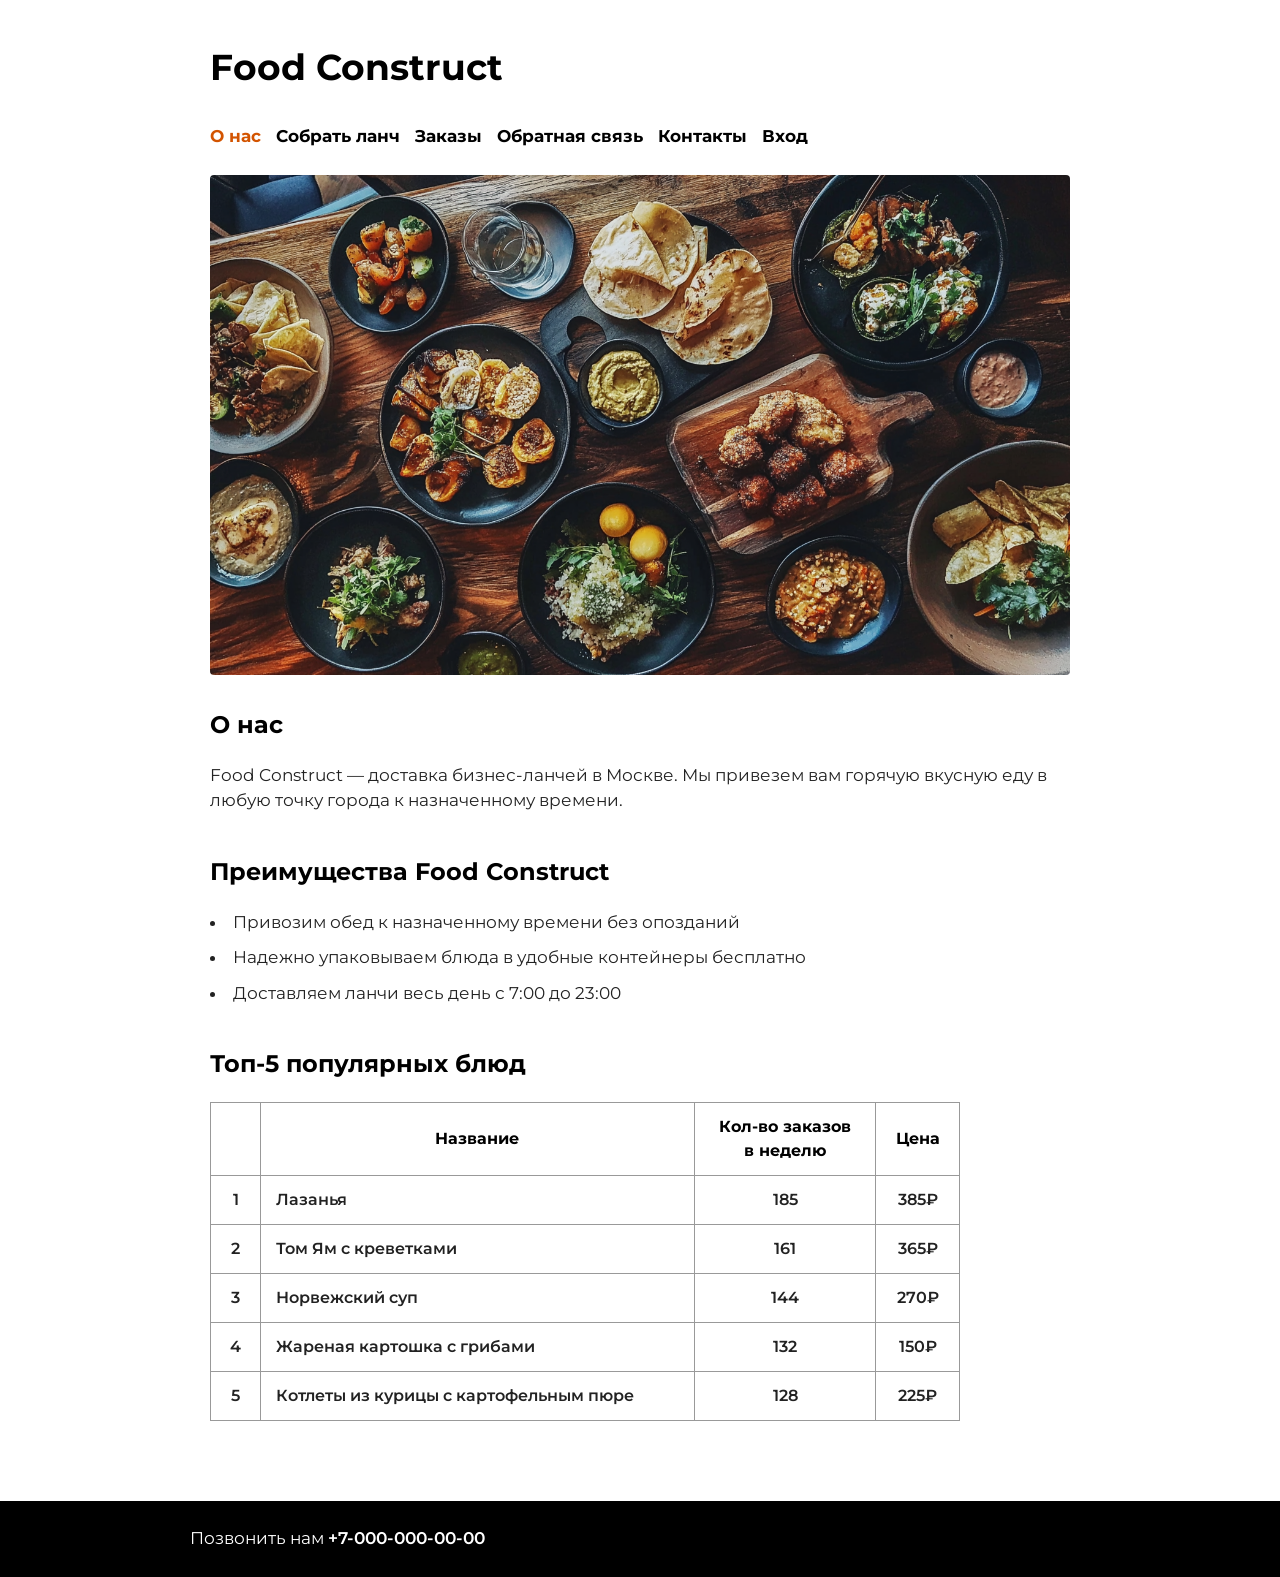
==== index.html @ 64de7d46 "Add files via upload" ====
<!DOCTYPE html>
<html lang="ru">
<head>
    <meta charset="UTF-8">
    <meta name="viewport" content="width=device-width, initial-scale=1.0">
    <title>Food Construct — доставка бизнес-ланчей в Москве</title>
    <link rel="preconnect" href="https://fonts.googleapis.com">
    <link rel="preconnect" href="https://fonts.gstatic.com" crossorigin>
    <link href="https://fonts.googleapis.com/css2?family=Montserrat:wght@400;600;700&display=swap" rel="stylesheet">
    <link rel="stylesheet" href="style.css">
</head>
<body>

    <header>
        <h1>Food Construct</h1>
        <nav>
            <a class="active" href="index.html">О нас</a>
            <a href="lunch.html">Собрать ланч</a>
            <a href="#">Заказы</a>
            <a href="feedback.html">Обратная связь</a>
            <a href="#contacts">Контакты</a>
            <a href="login.html">Вход</a>
        </nav>
    </header>

    <main>
        <section class="about">
            <img src="img/foodontable.png" alt="Разнообразные бизнес-ланчи на столе">
            <h2>О нас</h2>
            <p>
                Food Construct — доставка бизнес-ланчей в Москве. Мы привезем вам горячую вкусную
                еду в любую точку города к назначенному времени.
            </p>
        </section>

        <section class="benefits">
            <h2>Преимущества Food Construct</h2>
            <ul>
                <li>Привозим обед к назначенному времени без опозданий</li>
                <li>Надежно упаковываем блюда в удобные контейнеры бесплатно</li>
                <li>Доставляем ланчи весь день с 7:00 до 23:00</li>
            </ul>
        </section>

        <section class="popular">
            <h2>Топ-5 популярных блюд</h2>
            <table>
                <thead>
                    <tr>
                        <th></th>
                        <th>Название</th>
                        <th>Кол-во заказов<br>в неделю</th>
                        <th>Цена</th>
                    </tr>
                </thead>
                <tbody>
                    <tr>
                        <td>1</td>
                        <td>Лазанья</td>
                        <td>185</td>
                        <td>385₽</td>
                    </tr>
                    <tr>
                        <td>2</td>
                        <td>Том Ям с креветками</td>
                        <td>161</td>
                        <td>365₽</td>
                    </tr>
                    <tr>
                        <td>3</td>
                        <td>Норвежский суп</td>
                        <td>144</td>
                        <td>270₽</td>
                    </tr>
                    <tr>
                        <td>4</td>
                        <td>Жареная картошка с грибами</td>
                        <td>132</td>
                        <td>150₽</td>
                    </tr>
                    <tr>
                        <td>5</td>
                        <td>Котлеты из курицы с картофельным пюре</td>
                        <td>128</td>
                        <td>225₽</td>
                    </tr>
                </tbody>
            </table>
        </section>
    </main>

    <footer id="contacts">
        <p>Позвонить нам <a href="tel:+70000000000">+7-000-000-00-00</a></p>
    </footer>

</body>
</html>
---- style.css ----
* {
    box-sizing: border-box;
    margin: 0;
    padding: 0;
}

html,
body {
    min-height: 100%;
}

body {
    font-family: 'Montserrat', sans-serif;
    font-size: 16px;
    font-weight: 600;
    color: #222;
    background-color: #ffffff;
    line-height: 1.5;
    min-height: 100vh;
    display: flex;
    flex-direction: column;
}

header {
    max-width: 900px;
    margin: 0 auto;
    padding: 40px 20px 20px 20px;
    width: 100%;
}

header h1 {
    font-size: 36px;
    font-weight: 700;
    color: #000;
    margin-bottom: 25px;
}

nav {
    display: flex;
    justify-content: flex-start;
    align-items: center;
    gap: 15px;
    flex-wrap: wrap;
    padding: 5px 0;
}

nav a {
    text-decoration: none;
    font-family: 'Montserrat', sans-serif;
    font-size: 17px;
    font-weight: 700;
    color: #000;
    transition: color 0.3s ease;
}

nav a:hover,
nav a.active {
    color: #d35400;
}

main {
    max-width: 900px;
    margin: 0 auto;
    padding: 0 20px 60px 20px;
    width: 100%;
    flex: 1;
}

.about {
    margin-bottom: 40px;
}

.about img {
    width: 100%;
    height: 500px;
    object-fit: cover;
    border-radius: 4px;
    margin-bottom: 25px;
}

.about h2,
.benefits h2,
.popular h2 {
    font-size: 24px;
    font-weight: 700;
    color: #000;
    margin-bottom: 20px;
}

.about p {
    font-size: 17px;
    font-weight: 400;
    color: #222;
}

.benefits {
    margin-bottom: 40px;
}

.benefits ul {
    list-style-position: inside;
    padding-left: 0;
}

.benefits li {
    font-size: 17px;
    font-weight: 400;
    color: #222;
    margin-bottom: 10px;
}

table {
    border-collapse: collapse;
    width: 100%;
    max-width: 750px;
    margin: 0;
    font-family: 'Montserrat', sans-serif;
    font-size: 16px;
    color: #222;
}

table th,
table td {
    padding: 12px 15px;
    border: 1px solid #999;
    text-align: left;
}

table th {
    font-weight: 700;
    text-align: center;
    background-color: #ffffff;
    color: #000;
}

table td:first-child {
    text-align: center;
    width: 50px;
}

table td:last-child,
table th:last-child,
table th:nth-child(3),
table td:nth-child(3) {
    text-align: center;
}

footer {
    background-color: black;
    color: white;
    padding: 25px 20px;
    margin-top: 20px;
}

footer p {
    font-size: 17px;
    font-weight: 400;
    color: white;
    max-width: 900px;
    margin: 0 auto;
}

footer a {
    text-decoration: none;
    font-family: 'Montserrat', sans-serif;
    font-size: 17px;
    font-weight: 600;
    color: white;
    transition: color 0.3s ease;
}

footer a:hover {
    color: #d35400;
}

/* Стили обратной связи */

.feedback {
    margin-bottom: 40px;
}

.feedback h2 {
    font-size: 24px;
    font-weight: 700;
    color: #000;
    margin-bottom: 20px;
}

.feedback form {
    display: flex;
    flex-direction: column;
    gap: 12px;
    max-width: 600px;
}

.feedback label {
    font-size: 15px;
    font-weight: 600;
    color: #333;
}

.feedback input[type="text"],
.feedback input[type="email"],
.feedback input[type="file"],
.feedback select,
.feedback textarea {
    font-family: 'Montserrat', sans-serif;
    font-size: 15px;
    padding: 10px 12px;
    border: 1px solid #ccc;
    border-radius: 4px;
    background-color: #fafafa;
    color: #222;
    width: 100%;
}

.feedback input:focus,
.feedback select:focus,
.feedback textarea:focus {
    outline: none;
    border-color: #d35400;
    background-color: #fff;
}

.feedback fieldset {
    border: 1px solid #ccc;
    border-radius: 4px;
    padding: 10px 15px;
}

.feedback legend {
    font-size: 15px;
    font-weight: 600;
    color: #333;
    padding: 0 5px;
}

.feedback fieldset label {
    display: inline-block;
    margin-right: 15px;
    font-weight: 400;
}

.feedback textarea {
    resize: vertical;
    min-height: 100px;
}

.feedback .checkbox {
    display: flex;
    align-items: center;
    gap: 8px;
    font-weight: 400;
    font-size: 14px;
}

.feedback button {
    font-family: 'Montserrat', sans-serif;
    font-size: 16px;
    font-weight: 600;
    color: #fff;
    background-color: #d35400;
    border: none;
    border-radius: 4px;
    padding: 12px 20px;
    cursor: pointer;
    transition: background-color 0.3s ease;
}

.feedback button:hover {
    background-color: #b34700;
}

/* Стили аутентификации */

.login-page {
    position: relative;
    min-height: 100vh;
    display: flex;
    justify-content: center;
    align-items: center;
    padding: 20px;
    overflow: hidden;
    background-color: #000;
}

.login-page::before {
    content: "";
    position: absolute;
    inset: 0;
    background-image: url('img/eatlogin.jpg');
    background-size: cover;
    background-position: center;
    background-repeat: no-repeat;
    filter: blur(8px);
    transform: scale(1.1);
    z-index: 0;
}

.login-box {
    position: relative;
    z-index: 1;
    background-color: #ffffff;
    padding: 40px 45px;
    border-radius: 4px;
    box-shadow: 0 8px 30px rgba(0, 0, 0, 0.2);
    width: 100%;
    max-width: 430px;
}

.login-box h1 {
    font-size: 24px;
    font-weight: 700;
    color: #000;
    text-align: center;
    margin-bottom: 30px;
}

.login-box form {
    display: flex;
    flex-direction: column;
}

.login-box label {
    font-size: 15px;
    font-weight: 400;
    color: #222;
    margin-bottom: 6px;
}

.login-box input[type="text"],
.login-box input[type="password"] {
    font-family: 'Montserrat', sans-serif;
    font-size: 15px;
    padding: 10px 12px;
    border: 1px solid #ccc;
    border-radius: 4px;
    background-color: #ffffff;
    color: #222;
    width: 100%;
    margin-bottom: 18px;
}

.login-box input[type="text"]:focus,
.login-box input[type="password"]:focus {
    outline: none;
    border-color: #888;
}

.login-box .checkbox {
    display: flex;
    align-items: center;
    gap: 8px;
    font-size: 14px;
    font-weight: 400;
    color: #222;
    margin-bottom: 20px;
    cursor: pointer;
}

.login-box .checkbox input {
    width: 16px;
    height: 16px;
    cursor: pointer;
}

.login-box button {
    font-family: 'Montserrat', sans-serif;
    font-size: 15px;
    font-weight: 700;
    color: #ffffff;
    background-color: #000000;
    border: none;
    border-radius: 4px;
    padding: 12px 20px;
    cursor: pointer;
    transition: background-color 0.3s ease;
}

.login-box button:hover {
    background-color: #333333;
}

.login-box .back-link {
    display: block;
    text-align: center;
    margin-top: 20px;
    font-size: 14px;
    color: #666;
    text-decoration: none;
    transition: color 0.3s ease;
}

.login-box .back-link:hover {
    color: #000;
}

/* Адаптивность главной страницы */

@media (max-width: 600px) {
    header h1 {
        text-align: center;
    }

    nav {
        flex-direction: column;
        align-items: center;
        justify-content: center;
    }

    nav a {
        font-size: 21px;
    }

    .about img {
        width: 100%;
        height: auto;
    }
}

@media (max-width: 400px) {
    table {
        font-size: 12px;
    }

    table th,
    table td {
        padding: 8px 6px;
    }

    .about p,
    .benefits li {
        font-size: 15px;
    }
}
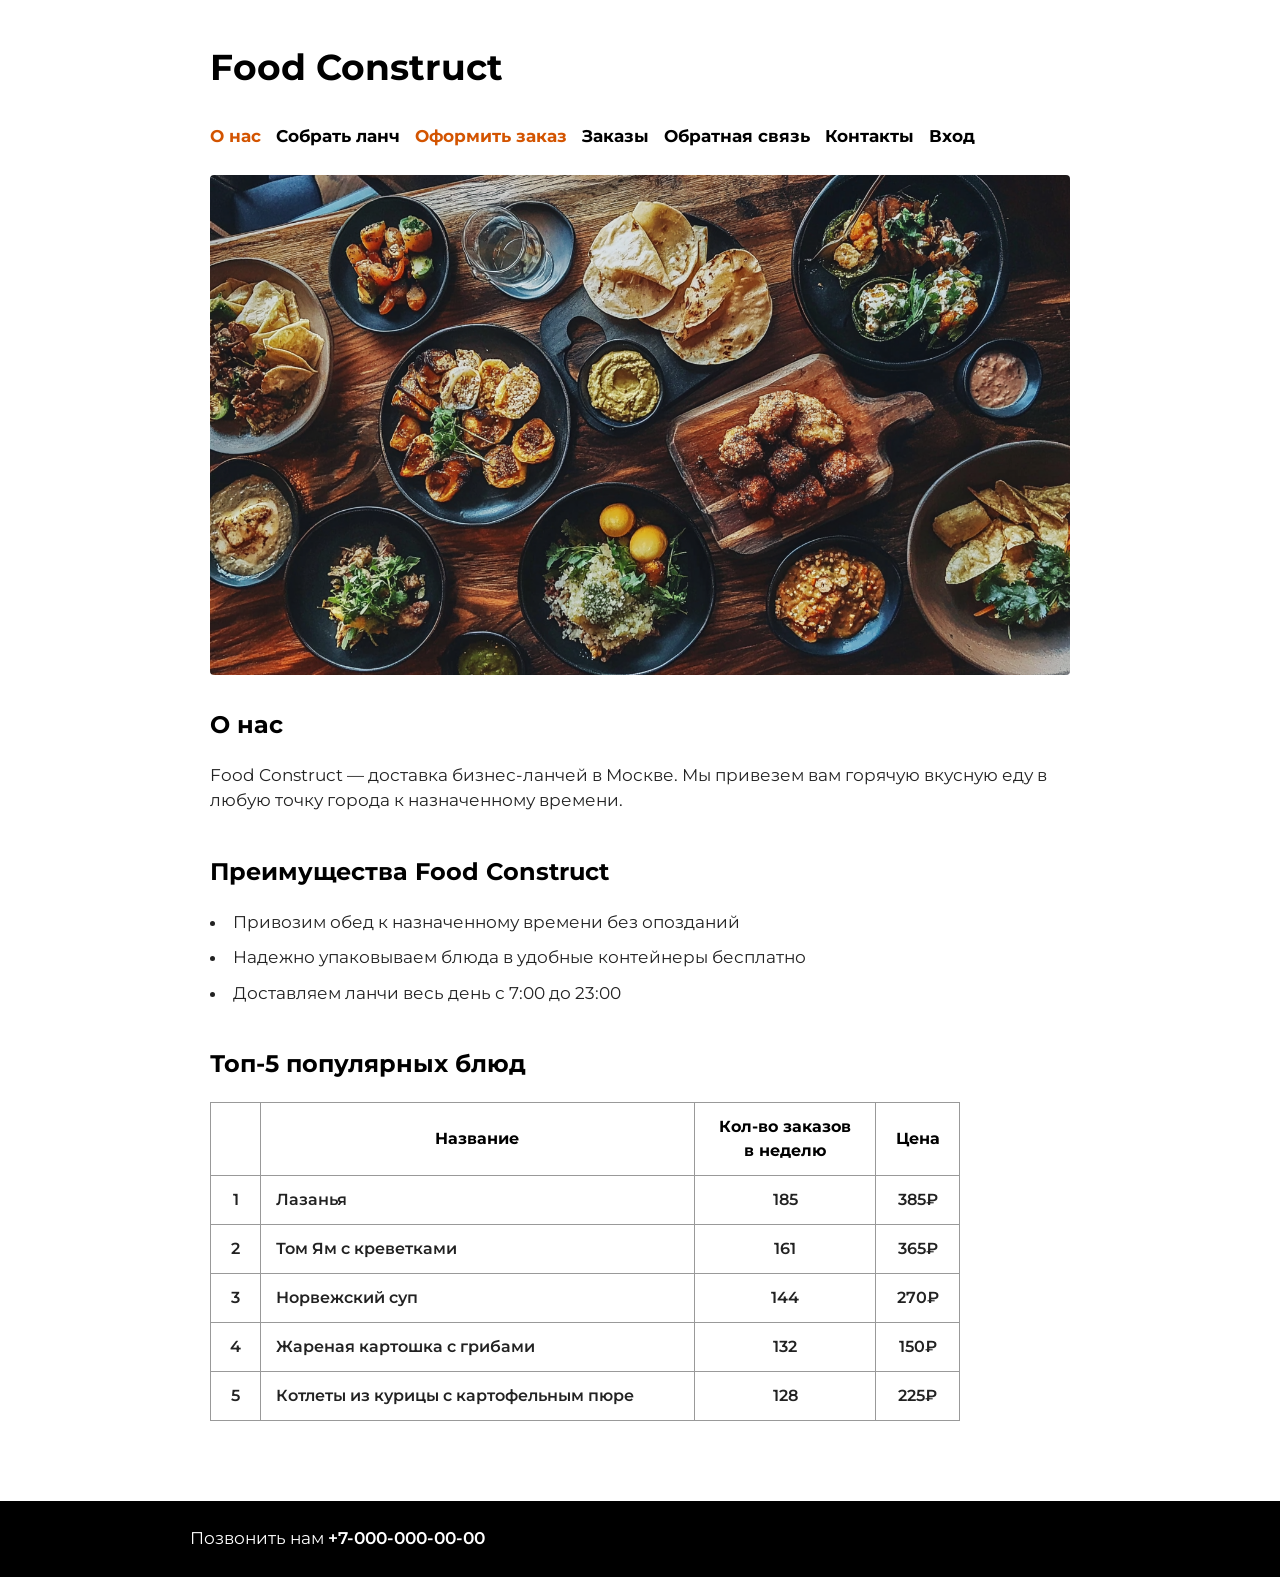
==== commit 0fe423f8: "LAB9" ====
--- a/index.html
+++ b/index.html
@@ -16,7 +16,8 @@
         <nav>
             <a class="active" href="index.html">О нас</a>
             <a href="lunch.html">Собрать ланч</a>
-            <a href="#">Заказы</a>
+            <a class="active" href="order.html">Оформить заказ</a>
+            <a href="orders.html">Заказы</a>
             <a href="feedback.html">Обратная связь</a>
             <a href="#contacts">Контакты</a>
             <a href="login.html">Вход</a>
@@ -94,4 +95,4 @@
     </footer>
 
 </body>
-</html>+</html>
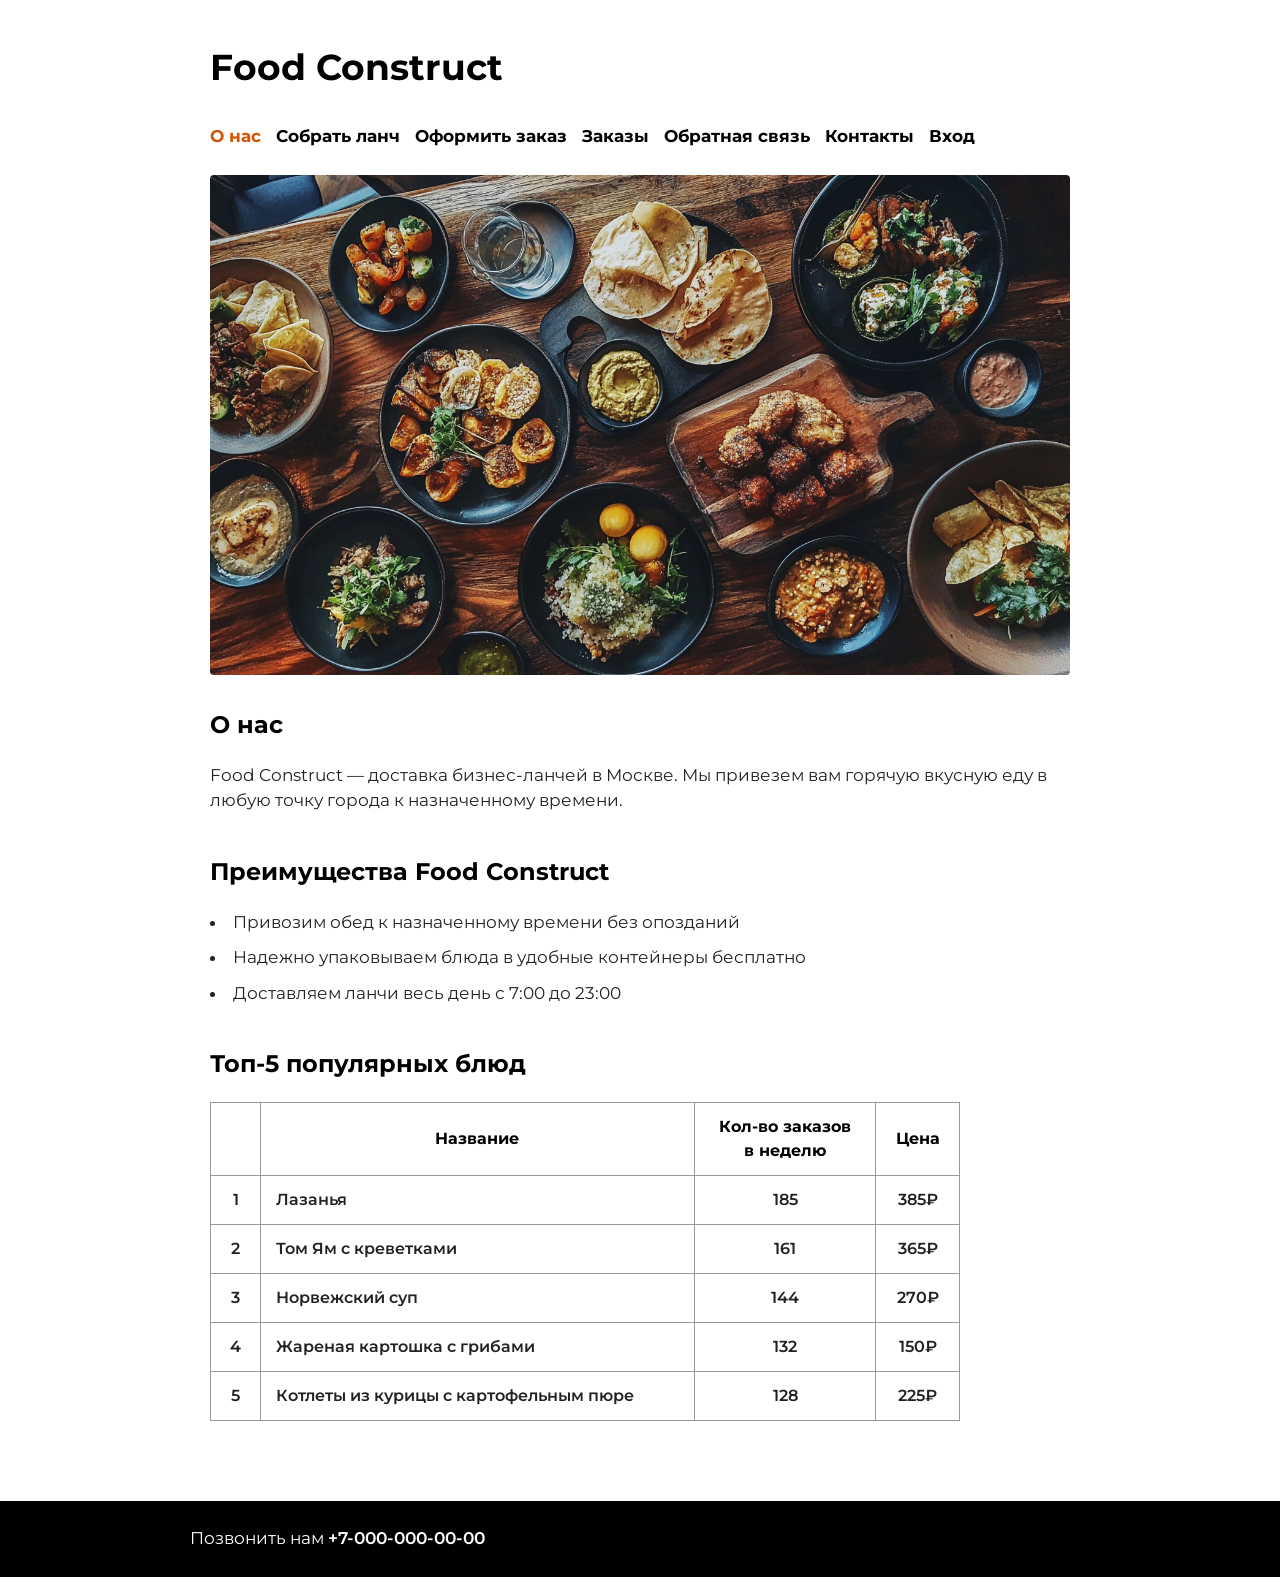
==== commit abeb3471: "фикс" ====
--- a/index.html
+++ b/index.html
@@ -16,7 +16,7 @@
         <nav>
             <a class="active" href="index.html">О нас</a>
             <a href="lunch.html">Собрать ланч</a>
-            <a class="active" href="order.html">Оформить заказ</a>
+            <a href="order.html">Оформить заказ</a>
             <a href="orders.html">Заказы</a>
             <a href="feedback.html">Обратная связь</a>
             <a href="#contacts">Контакты</a>
